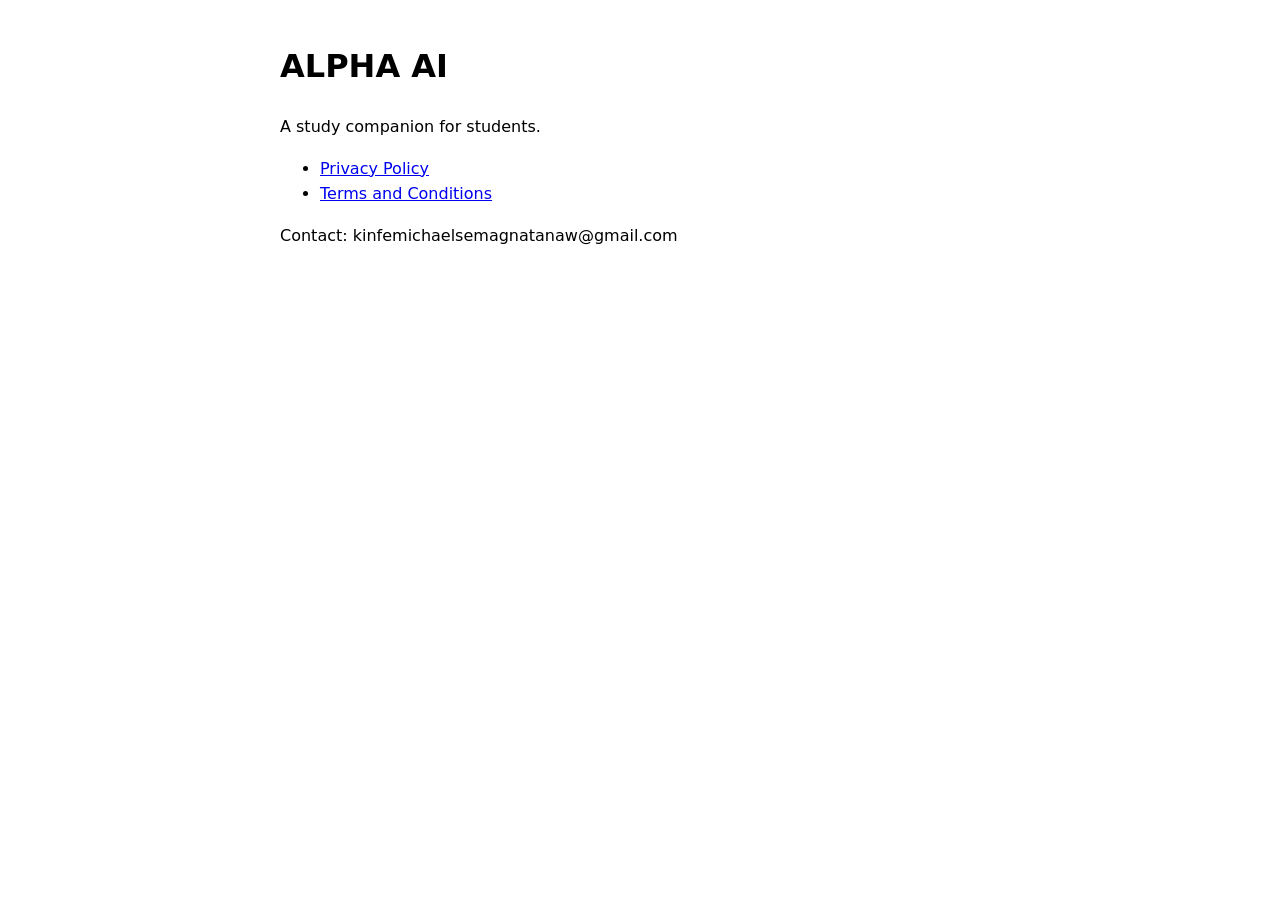
==== docs/index.html @ 9f966b25 "Play Store readiness: target API 36, 16 KB pages, insets, policies and listing Co-Authored-By: Claud" ====
<!doctype html>
<html lang="en"><head><meta charset="utf-8"><meta name="viewport" content="width=device-width,initial-scale=1"><title>ALPHA AI</title>
<style>body{font:16px/1.6 system-ui,sans-serif;max-width:720px;margin:0 auto;padding:20px}</style></head><body>
<h1>ALPHA AI</h1><p>A study companion for students.</p>
<ul><li><a href="privacy.html">Privacy Policy</a></li><li><a href="terms.html">Terms and Conditions</a></li></ul>
<p>Contact: kinfemichaelsemagnatanaw@gmail.com</p></body></html>
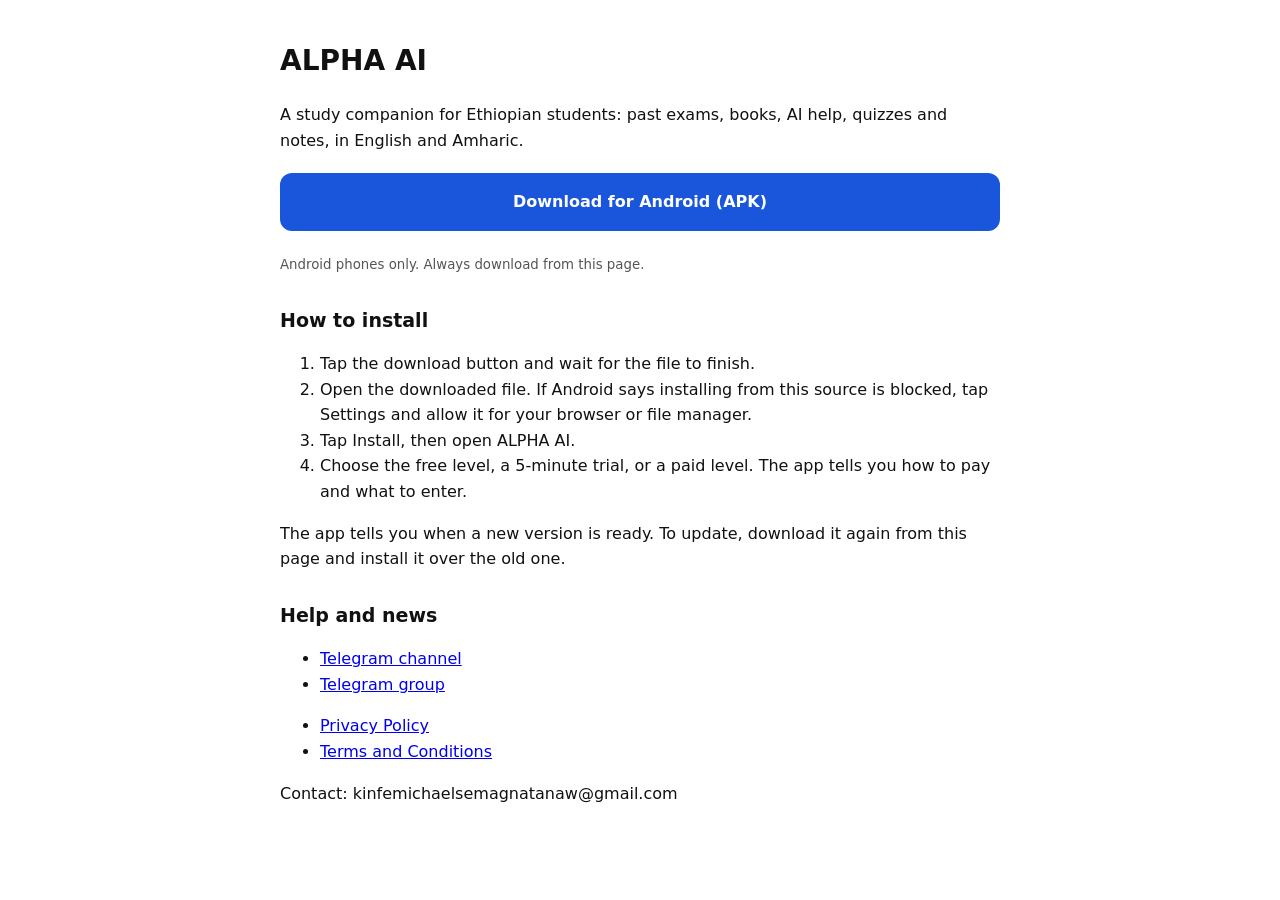
==== commit a1478fe1: "Update privacy policy and terms for accounts and payments; add download page Co-Authored-By: Claude " ====
--- a/docs/index.html
+++ b/docs/index.html
@@ -1,6 +1,19 @@
 <!doctype html>
 <html lang="en"><head><meta charset="utf-8"><meta name="viewport" content="width=device-width,initial-scale=1"><title>ALPHA AI</title>
-<style>body{font:16px/1.6 system-ui,sans-serif;max-width:720px;margin:0 auto;padding:20px}</style></head><body>
-<h1>ALPHA AI</h1><p>A study companion for students.</p>
+<style>body{font:16px/1.6 system-ui,sans-serif;max-width:720px;margin:0 auto;padding:20px;color:#111}h1{font-size:28px}h2{font-size:19px;margin-top:28px}.dl{display:block;text-align:center;background:#1a56db;color:#fff;text-decoration:none;font-weight:600;padding:16px;border-radius:12px;margin:20px 0}small{color:#555}</style></head><body>
+<h1>ALPHA AI</h1>
+<p>A study companion for Ethiopian students: past exams, books, AI help, quizzes and notes, in English and Amharic.</p>
+<a class="dl" href="https://github.com/Kinfemichael-Alpha/alpha-assets/releases/download/latest/alpha-ai.apk">Download for Android (APK)</a>
+<small>Android phones only. Always download from this page.</small>
+<h2>How to install</h2>
+<ol>
+<li>Tap the download button and wait for the file to finish.</li>
+<li>Open the downloaded file. If Android says installing from this source is blocked, tap Settings and allow it for your browser or file manager.</li>
+<li>Tap Install, then open ALPHA AI.</li>
+<li>Choose the free level, a 5-minute trial, or a paid level. The app tells you how to pay and what to enter.</li>
+</ol>
+<p>The app tells you when a new version is ready. To update, download it again from this page and install it over the old one.</p>
+<h2>Help and news</h2>
+<ul><li><a href="https://t.me/alpha_ai_tools_and_assets">Telegram channel</a></li><li><a href="https://t.me/+-2i0ukGVbjcwOWQ8">Telegram group</a></li></ul>
 <ul><li><a href="privacy.html">Privacy Policy</a></li><li><a href="terms.html">Terms and Conditions</a></li></ul>
 <p>Contact: kinfemichaelsemagnatanaw@gmail.com</p></body></html>
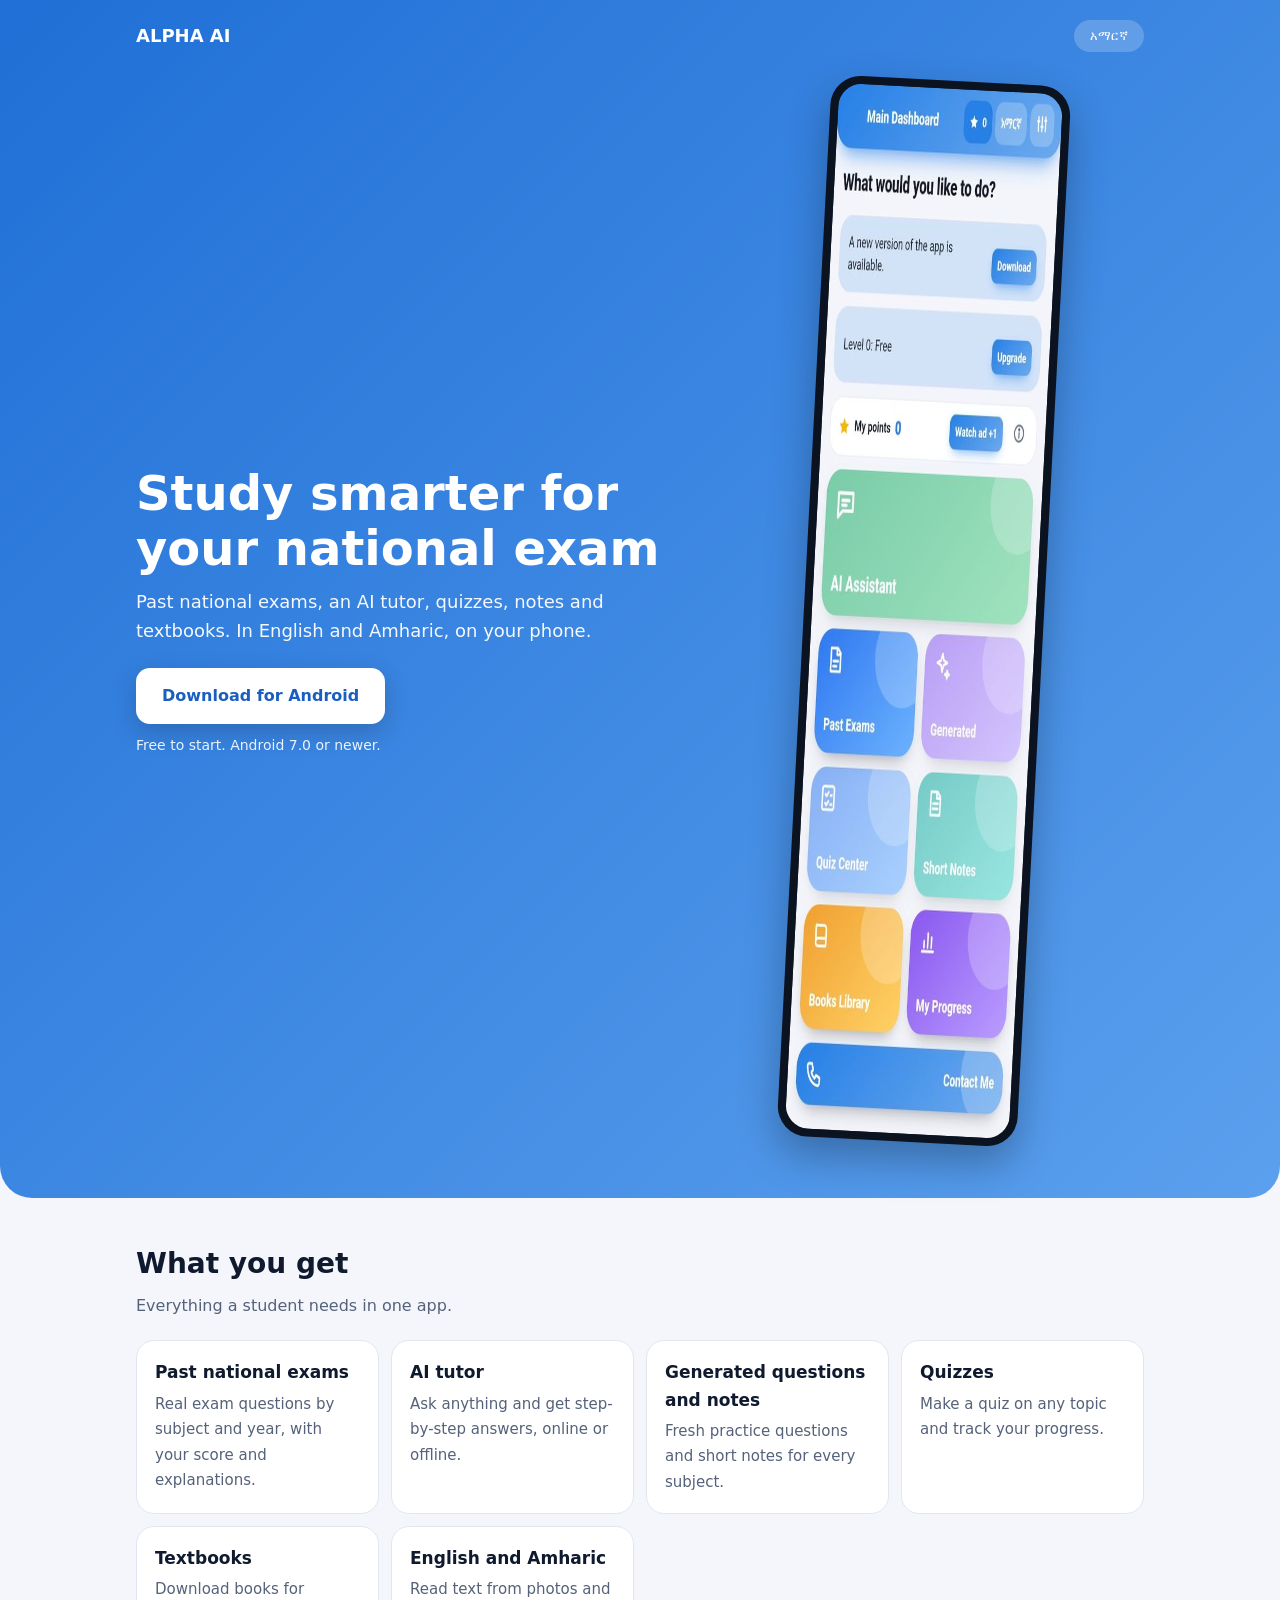
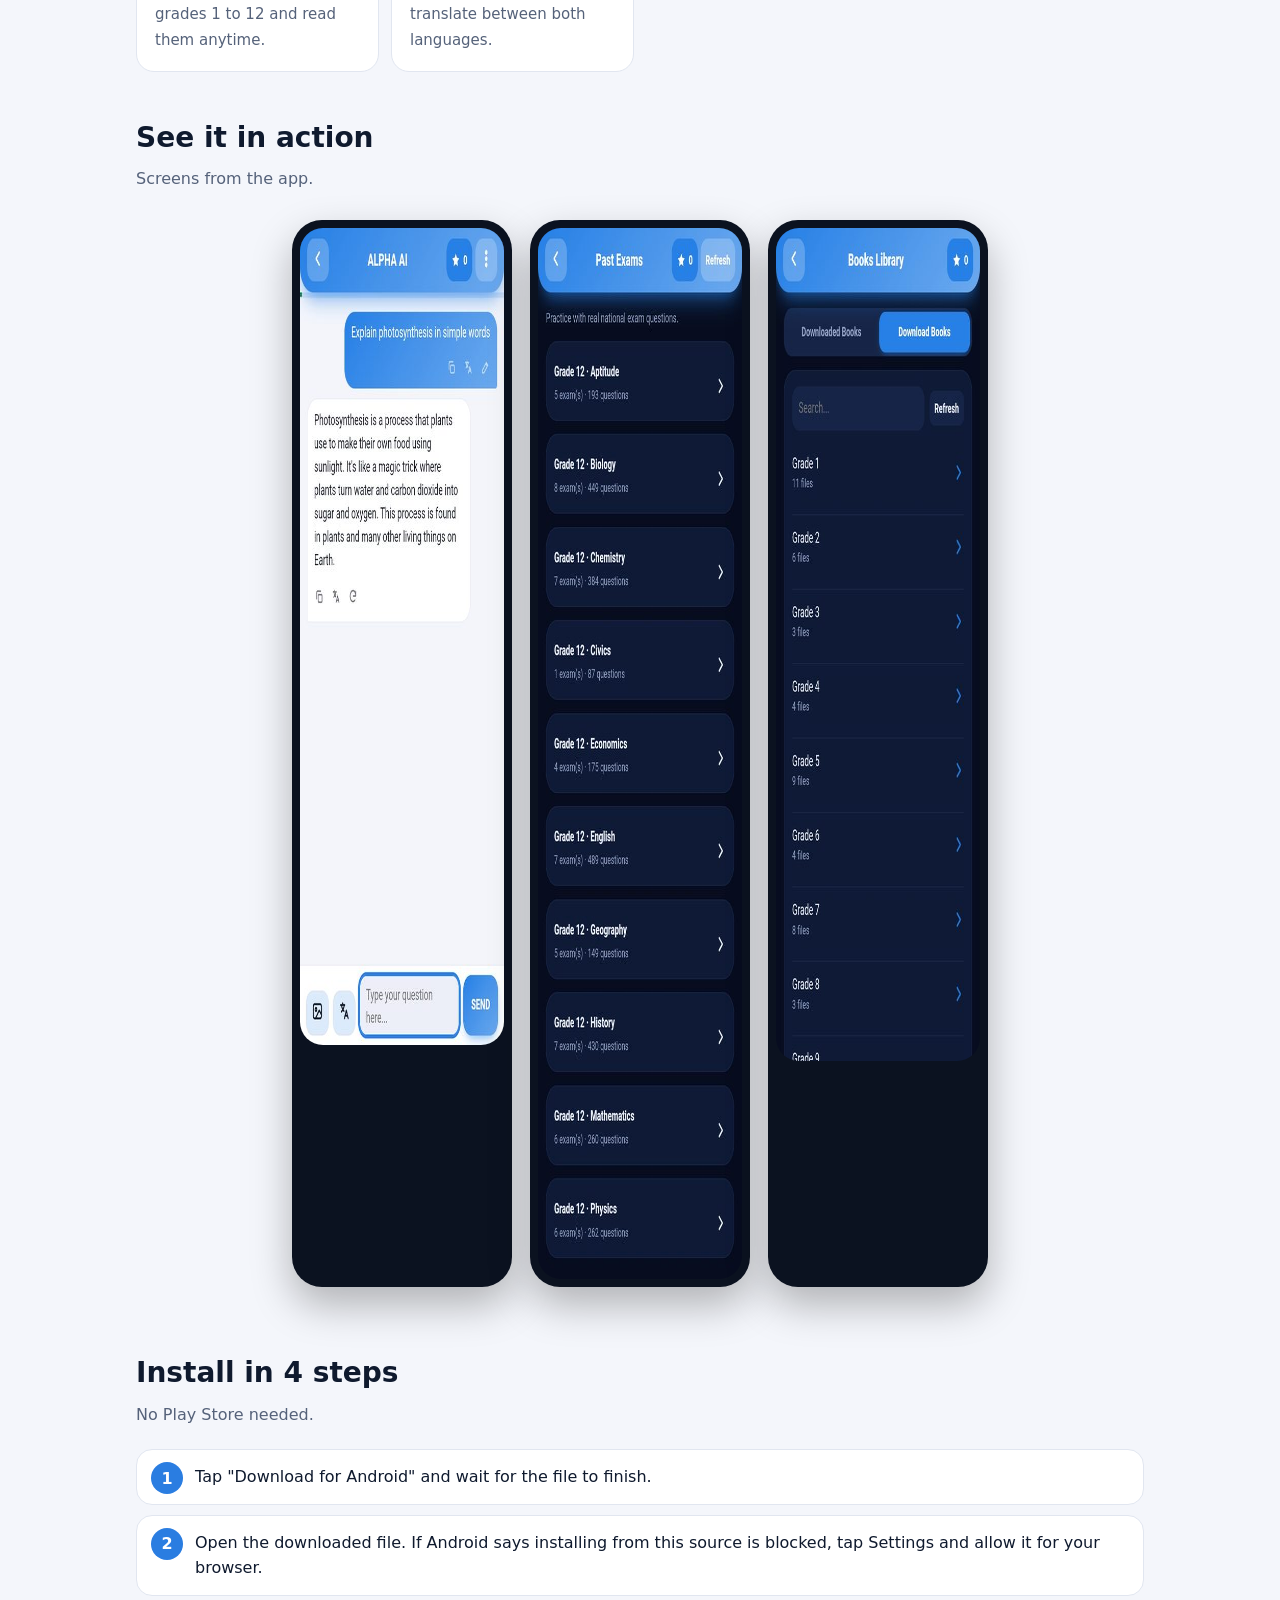
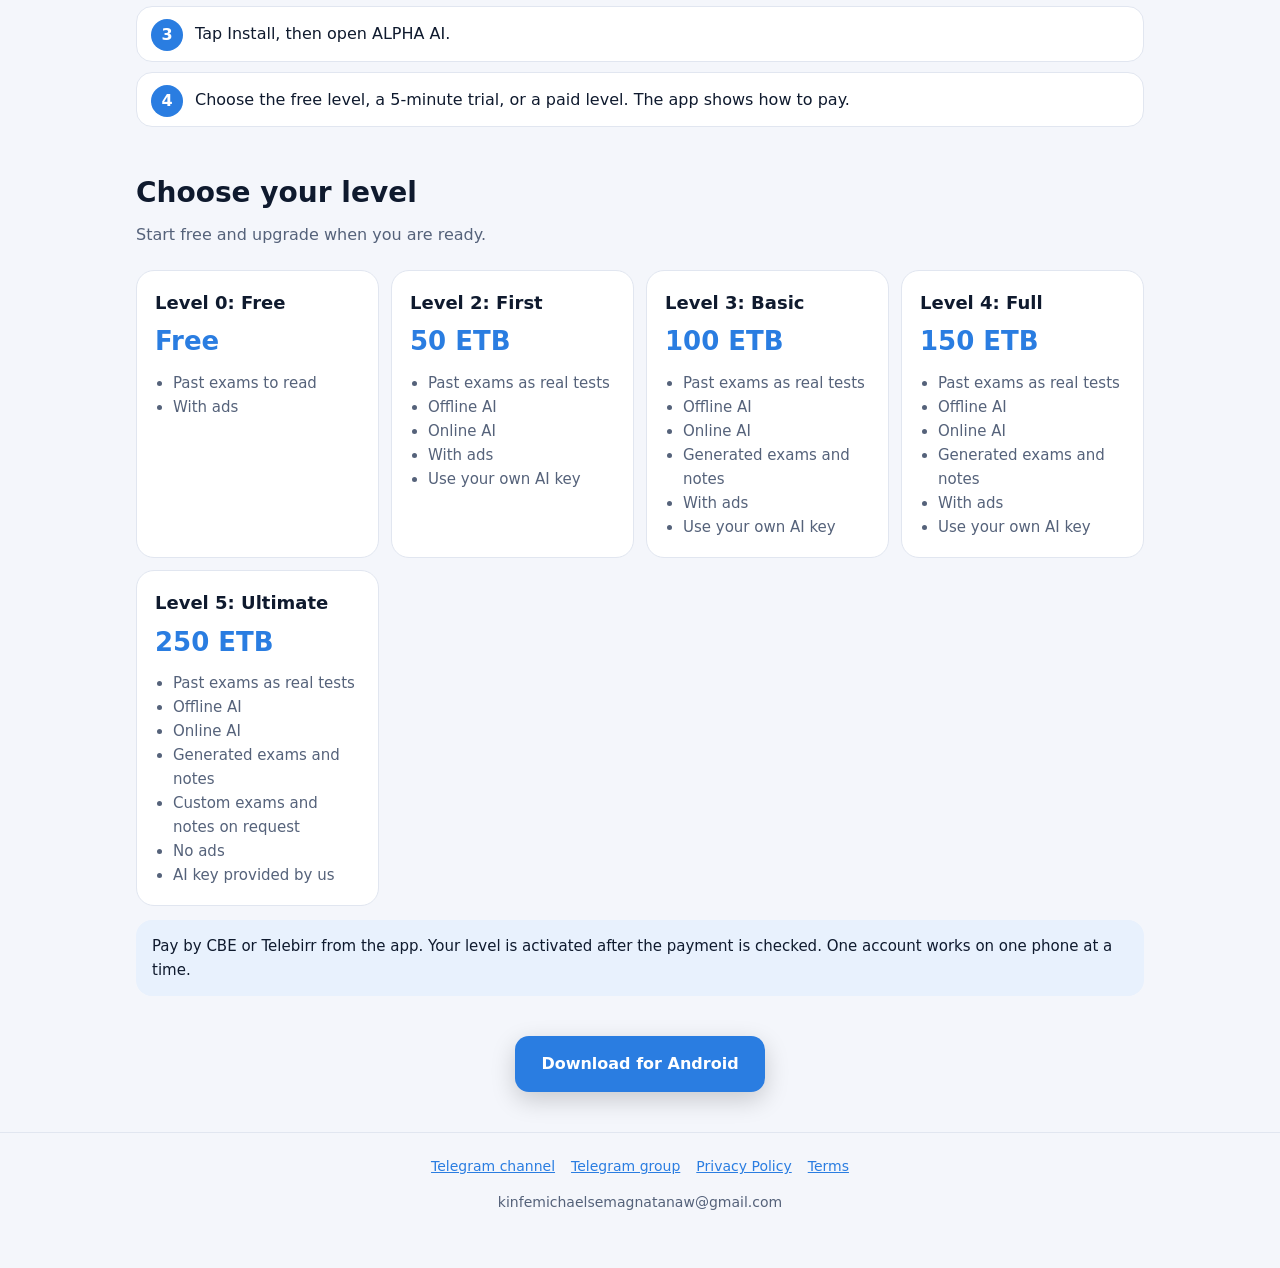
==== commit fea622b0: "Redesign landing page with screenshots, live level prices and Amharic Co-Authored-By: Claude Sonnet " ====
--- a/docs/index.html
+++ b/docs/index.html
@@ -1,19 +1,129 @@
 <!doctype html>
-<html lang="en"><head><meta charset="utf-8"><meta name="viewport" content="width=device-width,initial-scale=1"><title>ALPHA AI</title>
-<style>body{font:16px/1.6 system-ui,sans-serif;max-width:720px;margin:0 auto;padding:20px;color:#111}h1{font-size:28px}h2{font-size:19px;margin-top:28px}.dl{display:block;text-align:center;background:#1a56db;color:#fff;text-decoration:none;font-weight:600;padding:16px;border-radius:12px;margin:20px 0}small{color:#555}</style></head><body>
-<h1>ALPHA AI</h1>
-<p>A study companion for Ethiopian students: past exams, books, AI help, quizzes and notes, in English and Amharic.</p>
-<a class="dl" href="https://github.com/Kinfemichael-Alpha/alpha-assets/releases/download/latest/alpha-ai.apk">Download for Android (APK)</a>
-<small>Android phones only. Always download from this page.</small>
-<h2>How to install</h2>
-<ol>
-<li>Tap the download button and wait for the file to finish.</li>
-<li>Open the downloaded file. If Android says installing from this source is blocked, tap Settings and allow it for your browser or file manager.</li>
-<li>Tap Install, then open ALPHA AI.</li>
-<li>Choose the free level, a 5-minute trial, or a paid level. The app tells you how to pay and what to enter.</li>
-</ol>
-<p>The app tells you when a new version is ready. To update, download it again from this page and install it over the old one.</p>
-<h2>Help and news</h2>
-<ul><li><a href="https://t.me/alpha_ai_tools_and_assets">Telegram channel</a></li><li><a href="https://t.me/+-2i0ukGVbjcwOWQ8">Telegram group</a></li></ul>
-<ul><li><a href="privacy.html">Privacy Policy</a></li><li><a href="terms.html">Terms and Conditions</a></li></ul>
-<p>Contact: kinfemichaelsemagnatanaw@gmail.com</p></body></html>
+<html lang="en"><head><meta charset="utf-8"><meta name="viewport" content="width=device-width,initial-scale=1">
+<title>ALPHA AI - Study app for Ethiopian students</title>
+<meta name="description" content="ALPHA AI: past national exams, AI tutor, quizzes, notes, books and translation for Ethiopian students, in English and Amharic.">
+<style>
+:root{--bg:#f4f6fb;--card:#fff;--ink:#0f1a2e;--mute:#55627a;--line:#e1e6f0;--brand:#2a7de1;--brand2:#5ba0ee;--soft:#e8f1fd}
+@media (prefers-color-scheme:dark){:root{--bg:#0a1020;--card:#121a30;--ink:#eef2fb;--mute:#9aa8c4;--line:#222d4a;--brand:#4b94f0;--brand2:#6aaaf5;--soft:#16233f}}
+*{box-sizing:border-box}html{scroll-behavior:smooth}
+body{margin:0;background:var(--bg);color:var(--ink);font:16px/1.6 system-ui,-apple-system,"Noto Sans Ethiopic","Segoe UI",Roboto,sans-serif}
+a{color:var(--brand)}
+.wrap{max-width:1040px;margin:0 auto;padding:0 16px}
+.hero{background:linear-gradient(135deg,#1f6fd6,#5ba0ee);color:#fff;padding:20px 0 56px;border-radius:0 0 32px 32px}
+nav{display:flex;justify-content:space-between;align-items:center;font-weight:700;font-size:18px}
+.lang{background:rgba(255,255,255,.2);color:#fff;border:0;border-radius:999px;padding:8px 16px;font:600 15px inherit;font-family:inherit;cursor:pointer}
+.heroGrid{display:grid;gap:28px;align-items:center;margin-top:28px}
+h1{font-size:clamp(30px,6vw,48px);line-height:1.15;margin:0 0 12px}
+.hero p{font-size:18px;margin:0 0 22px;opacity:.95;max-width:520px}
+.btn{display:inline-block;background:#fff;color:#1a5fc0;font-weight:700;text-decoration:none;padding:15px 26px;border-radius:14px;box-shadow:0 8px 24px rgba(0,0,0,.18)}
+.sub{display:block;margin-top:10px;font-size:14px;opacity:.9}
+.phone{background:#0b1220;border-radius:30px;padding:8px;box-shadow:0 18px 40px rgba(0,0,0,.28);width:min(240px,62vw);margin:0 auto}
+.phone img{display:block;width:100%;border-radius:23px}
+.heroPhone{transform:rotate(3deg)}
+section{padding:44px 0 0}
+h2{font-size:28px;margin:0 0 6px}
+.lead{color:var(--mute);margin:0 0 22px}
+.feat{display:grid;gap:12px;grid-template-columns:repeat(auto-fit,minmax(230px,1fr))}
+.f{background:var(--card);border:1px solid var(--line);border-radius:18px;padding:18px}
+.f b{display:block;font-size:17px;margin-bottom:4px}.f span{color:var(--mute);font-size:15px}
+.shots{display:flex;gap:18px;overflow-x:auto;scroll-snap-type:x mandatory;padding:6px 4px 20px;-webkit-overflow-scrolling:touch}
+.shots .phone{flex:0 0 auto;width:200px;scroll-snap-align:center;margin:0}
+.steps{counter-reset:s;list-style:none;padding:0;margin:0;display:grid;gap:10px}
+.steps li{counter-increment:s;background:var(--card);border:1px solid var(--line);border-radius:16px;padding:14px 16px 14px 58px;position:relative}
+.steps li:before{content:counter(s);position:absolute;left:14px;top:12px;width:32px;height:32px;border-radius:50%;background:var(--brand);color:#fff;font-weight:700;display:grid;place-items:center}
+.lv{display:grid;gap:12px;grid-template-columns:repeat(auto-fit,minmax(200px,1fr))}
+.l{background:var(--card);border:1px solid var(--line);border-radius:18px;padding:18px}
+.l h3{margin:0;font-size:18px}.price{font-size:26px;font-weight:800;color:var(--brand);margin:4px 0 8px}
+.l ul{margin:0;padding-left:18px;color:var(--mute);font-size:15px}
+.note{background:var(--soft);border-radius:16px;padding:14px 16px;margin-top:14px;font-size:15px}
+.cta{text-align:center;padding:40px 0}
+.cta .btn{background:var(--brand);color:#fff}
+footer{border-top:1px solid var(--line);padding:22px 0 40px;color:var(--mute);font-size:14px;text-align:center}
+footer a{margin:0 8px}
+@media (min-width:820px){.heroGrid{grid-template-columns:1.1fr .9fr}.shots{justify-content:center;overflow:visible}.shots .phone{width:220px}}
+</style></head><body>
+
+<header class="hero"><div class="wrap">
+<nav><span>ALPHA AI</span><button class="lang" id="lang" type="button">አማርኛ</button></nav>
+<div class="heroGrid"><div>
+<h1 data-k="h1">Study smarter for your national exam</h1>
+<p data-k="sub">Past national exams, an AI tutor, quizzes, notes and textbooks. In English and Amharic, on your phone.</p>
+<a class="btn" id="dl" href="https://github.com/Kinfemichael-Alpha/alpha-assets/releases/download/latest/alpha-ai.apk" data-k="dl">Download for Android</a>
+<span class="sub" data-k="free">Free to start. Android 7.0 or newer.</span>
+</div><div class="phone heroPhone"><img src="shots/home.jpg" alt="ALPHA AI home screen" width="400" height="1046"></div></div>
+</div></header>
+
+<main class="wrap">
+<section><h2 data-k="fh">What you get</h2><p class="lead" data-k="fl">Everything a student needs in one app.</p>
+<div class="feat">
+<div class="f"><b data-k="f1">Past national exams</b><span data-k="f1d">Real exam questions by subject and year, with your score and explanations.</span></div>
+<div class="f"><b data-k="f2">AI tutor</b><span data-k="f2d">Ask anything and get step-by-step answers, online or offline.</span></div>
+<div class="f"><b data-k="f3">Generated questions and notes</b><span data-k="f3d">Fresh practice questions and short notes for every subject.</span></div>
+<div class="f"><b data-k="f4">Quizzes</b><span data-k="f4d">Make a quiz on any topic and track your progress.</span></div>
+<div class="f"><b data-k="f5">Textbooks</b><span data-k="f5d">Download books for grades 1 to 12 and read them anytime.</span></div>
+<div class="f"><b data-k="f6">English and Amharic</b><span data-k="f6d">Read text from photos and translate between both languages.</span></div>
+</div></section>
+
+<section><h2 data-k="sh">See it in action</h2><p class="lead" data-k="sl">Screens from the app.</p>
+<div class="shots">
+<div class="phone"><img src="shots/chat.jpg" alt="AI chat explaining photosynthesis" width="400" height="817" loading="lazy"></div>
+<div class="phone"><img src="shots/exams.jpg" alt="Past exams by subject" width="400" height="1051" loading="lazy"></div>
+<div class="phone"><img src="shots/books.jpg" alt="Books library by grade" width="400" height="833" loading="lazy"></div>
+</div></section>
+
+<section><h2 data-k="ih">Install in 4 steps</h2><p class="lead" data-k="il">No Play Store needed.</p>
+<ol class="steps">
+<li data-k="i1">Tap "Download for Android" and wait for the file to finish.</li>
+<li data-k="i2">Open the downloaded file. If Android says installing from this source is blocked, tap Settings and allow it for your browser.</li>
+<li data-k="i3">Tap Install, then open ALPHA AI.</li>
+<li data-k="i4">Choose the free level, a 5-minute trial, or a paid level. The app shows how to pay.</li>
+</ol></section>
+
+<section><h2 data-k="lh">Choose your level</h2><p class="lead" data-k="ll">Start free and upgrade when you are ready.</p>
+<div class="lv" id="levels"></div>
+<div class="note" data-k="ln">Pay by CBE or Telebirr from the app. Your level is activated after the payment is checked. One account works on one phone at a time.</div>
+</section>
+
+<div class="cta"><a class="btn" href="https://github.com/Kinfemichael-Alpha/alpha-assets/releases/download/latest/alpha-ai.apk" data-k="dl">Download for Android</a></div>
+</main>
+
+<footer><div class="wrap">
+<a href="https://t.me/alpha_ai_tools_and_assets" data-k="ch">Telegram channel</a><a href="https://t.me/+-2i0ukGVbjcwOWQ8" data-k="gr">Telegram group</a><a href="privacy.html" data-k="pv">Privacy Policy</a><a href="terms.html" data-k="tm">Terms</a>
+<p>kinfemichaelsemagnatanaw@gmail.com</p></div></footer>
+
+<script>
+const T={
+en:{h1:"Study smarter for your national exam",sub:"Past national exams, an AI tutor, quizzes, notes and textbooks. In English and Amharic, on your phone.",dl:"Download for Android",free:"Free to start. Android 7.0 or newer.",fh:"What you get",fl:"Everything a student needs in one app.",
+f1:"Past national exams",f1d:"Real exam questions by subject and year, with your score and explanations.",f2:"AI tutor",f2d:"Ask anything and get step-by-step answers, online or offline.",f3:"Generated questions and notes",f3d:"Fresh practice questions and short notes for every subject.",f4:"Quizzes",f4d:"Make a quiz on any topic and track your progress.",f5:"Textbooks",f5d:"Download books for grades 1 to 12 and read them anytime.",f6:"English and Amharic",f6d:"Read text from photos and translate between both languages.",
+sh:"See it in action",sl:"Screens from the app.",ih:"Install in 4 steps",il:"No Play Store needed.",i1:"Tap \"Download for Android\" and wait for the file to finish.",i2:"Open the downloaded file. If Android says installing from this source is blocked, tap Settings and allow it for your browser.",i3:"Tap Install, then open ALPHA AI.",i4:"Choose the free level, a 5-minute trial, or a paid level. The app shows how to pay.",
+lh:"Choose your level",ll:"Start free and upgrade when you are ready.",ln:"Pay by CBE or Telebirr from the app. Your level is activated after the payment is checked. One account works on one phone at a time.",ch:"Telegram channel",gr:"Telegram group",pv:"Privacy Policy",tm:"Terms",
+view:"Past exams to read",exam:"Past exams as real tests",off:"Offline AI",on:"Online AI",gen:"Generated exams and notes",cus:"Custom exams and notes on request",noads:"No ads",ads:"With ads",ours:"AI key provided by us",own:"Use your own AI key",free0:"Free",etb:"ETB",lvl:"Level"},
+am:{h1:"ለብሔራዊ ፈተናዎ በብቃት ይዘጋጁ",sub:"ያለፉ ብሔራዊ ፈተናዎች፣ AI አስተማሪ፣ ጥያቄዎች፣ ማስታወሻዎችና መጻሕፍት። በእንግሊዝኛና በአማርኛ፣ በስልክዎ።",dl:"ለአንድሮይድ አውርድ",free:"በነጻ ይጀምሩ። አንድሮይድ 7.0 እና ከዚያ በላይ።",fh:"የሚያገኙት",fl:"አንድ ተማሪ የሚፈልገው ሁሉ በአንድ መተግበሪያ።",
+f1:"ያለፉ ብሔራዊ ፈተናዎች",f1d:"እውነተኛ የፈተና ጥያቄዎች በትምህርት አይነትና በዓመት፣ ከውጤትና ማብራሪያ ጋር።",f2:"AI አስተማሪ",f2d:"ማንኛውንም ይጠይቁ፤ ደረጃ በደረጃ መልስ ያግኙ፣ በኢንተርኔት ወይም ያለ ኢንተርኔት።",f3:"የተፈጠሩ ጥያቄዎችና ማስታወሻዎች",f3d:"ለእያንዳንዱ የትምህርት አይነት አዳዲስ ጥያቄዎችና አጫጭር ማስታወሻዎች።",f4:"ጥያቄዎች",f4d:"በማንኛውም ርዕስ ጥያቄ ይስሩ፤ እድገትዎን ይከታተሉ።",f5:"መጻሕፍት",f5d:"ከ1ኛ እስከ 12ኛ ክፍል መጻሕፍትን አውርደው በማንኛውም ጊዜ ያንብቡ።",f6:"እንግሊዝኛና አማርኛ",f6d:"ከፎቶ ጽሑፍ ያንብቡ፤ በሁለቱ ቋንቋዎች መካከል ይተርጉሙ።",
+sh:"መተግበሪያውን ይመልከቱ",sl:"ከመተግበሪያው ስክሪኖች።",ih:"በ4 ደረጃዎች ይጫኑ",il:"ፕሌይ ስቶር አያስፈልግም።",i1:"\"ለአንድሮይድ አውርድ\" ይንኩ፤ ፋይሉ እስኪጨርስ ይጠብቁ።",i2:"የወረደውን ፋይል ይክፈቱ። አንድሮይድ ከዚህ ምንጭ መጫንን ከከለከለ፣ Settings ይንኩና ለአሳሽዎ ይፍቀዱ።",i3:"Install ይንኩ፤ ከዚያ ALPHA AI ይክፈቱ።",i4:"ነጻውን ደረጃ፣ የ5 ደቂቃ ሙከራ ወይም የተከፈለ ደረጃ ይምረጡ። መተግበሪያው እንዴት እንደሚከፍሉ ያሳያል።",
+lh:"ደረጃዎን ይምረጡ",ll:"በነጻ ይጀምሩ፤ ሲፈልጉ ያሻሽሉ።",ln:"በመተግበሪያው ውስጥ በCBE ወይም በቴሌብር ይክፈሉ። ክፍያው ከተረጋገጠ በኋላ ደረጃዎ ይነቃል። አንድ አካውንት በአንድ ጊዜ በአንድ ስልክ ላይ ይሰራል።",ch:"የቴሌግራም ቻናል",gr:"የቴሌግራም ግሩፕ",pv:"የግላዊነት ፖሊሲ",tm:"ደንቦች",
+view:"ያለፉ ፈተናዎችን ማንበብ",exam:"ያለፉ ፈተናዎች እንደ እውነተኛ ፈተና",off:"ያለ ኢንተርኔት AI",on:"ኦንላይን AI",gen:"የተፈጠሩ ፈተናዎችና ማስታወሻዎች",cus:"በጥያቄ የሚሰሩ ፈተናዎችና ማስታወሻዎች",noads:"ማስታወቂያ የለም",ads:"ማስታወቂያ አለ",ours:"AI ቁልፍ በእኛ የቀረበ",own:"የራስዎን AI ቁልፍ ይጠቀሙ",free0:"ነጻ",etb:"ብር",lvl:"ደረጃ"}
+};
+let lang="en";try{lang=localStorage.getItem("alpha_lang")||(navigator.language||"").slice(0,2)==="am"?"am":"en"}catch(e){}
+let tiers=null;
+const FALLBACK={0:{name:"Free",price:0,past_papers:"view",ads:true},2:{name:"First",price:50,past_papers:"exam",ai_offline:true,ai_online:true,ads:true,key_mode:"own"},3:{name:"Basic",price:100,past_papers:"exam",ai_offline:true,ai_online:true,generated:true,ads:true,key_mode:"own"},4:{name:"Full",price:150,past_papers:"exam",ai_offline:true,ai_online:true,generated:true,ads:true,key_mode:"own"},5:{name:"Ultimate",price:250,past_papers:"exam",ai_offline:true,ai_online:true,generated:true,custom:true,ads:false,key_mode:"ours"}};
+function bullets(f,x){const o=[];o.push(f.past_papers==="exam"?x.exam:x.view);if(f.ai_offline)o.push(x.off);if(f.ai_online)o.push(x.on);if(f.generated)o.push(x.gen);if(f.custom)o.push(x.cus);o.push(f.ads===false?x.noads:x.ads);if(f.key_mode==="ours")o.push(x.ours);else if(f.key_mode==="own")o.push(x.own);return o}
+function draw(){
+  const x=T[lang];document.documentElement.lang=lang;
+  document.querySelectorAll("[data-k]").forEach(e=>{const v=x[e.dataset.k];if(v)e.textContent=v});
+  document.getElementById("lang").textContent=lang==="en"?"አማርኛ":"English";
+  const src=tiers||FALLBACK,box=document.getElementById("levels");box.textContent="";
+  Object.keys(src).map(Number).filter(n=>n!==1).sort().forEach(n=>{
+    const f=src[n];if(!f)return;
+    const d=document.createElement("div");d.className="l";
+    const h=document.createElement("h3");h.textContent=x.lvl+" "+n+": "+(f.name||"");
+    const p=document.createElement("div");p.className="price";p.textContent=Number(f.price)>0?f.price+" "+x.etb:x.free0;
+    const u=document.createElement("ul");bullets(f,x).forEach(b=>{const li=document.createElement("li");li.textContent=b;u.appendChild(li)});
+    d.append(h,p,u);box.appendChild(d);
+  });
+}
+document.getElementById("lang").onclick=()=>{lang=lang==="en"?"am":"en";try{localStorage.setItem("alpha_lang",lang)}catch(e){}draw()};
+draw();
+fetch("https://huggingface.co/datasets/Kinfemichael/Alpha-links/resolve/main/tiers.json",{cache:"no-cache"}).then(r=>r.ok?r.json():null).then(j=>{if(j&&j.tiers){tiers=j.tiers;draw()}}).catch(()=>{});
+</script>
+</body></html>
